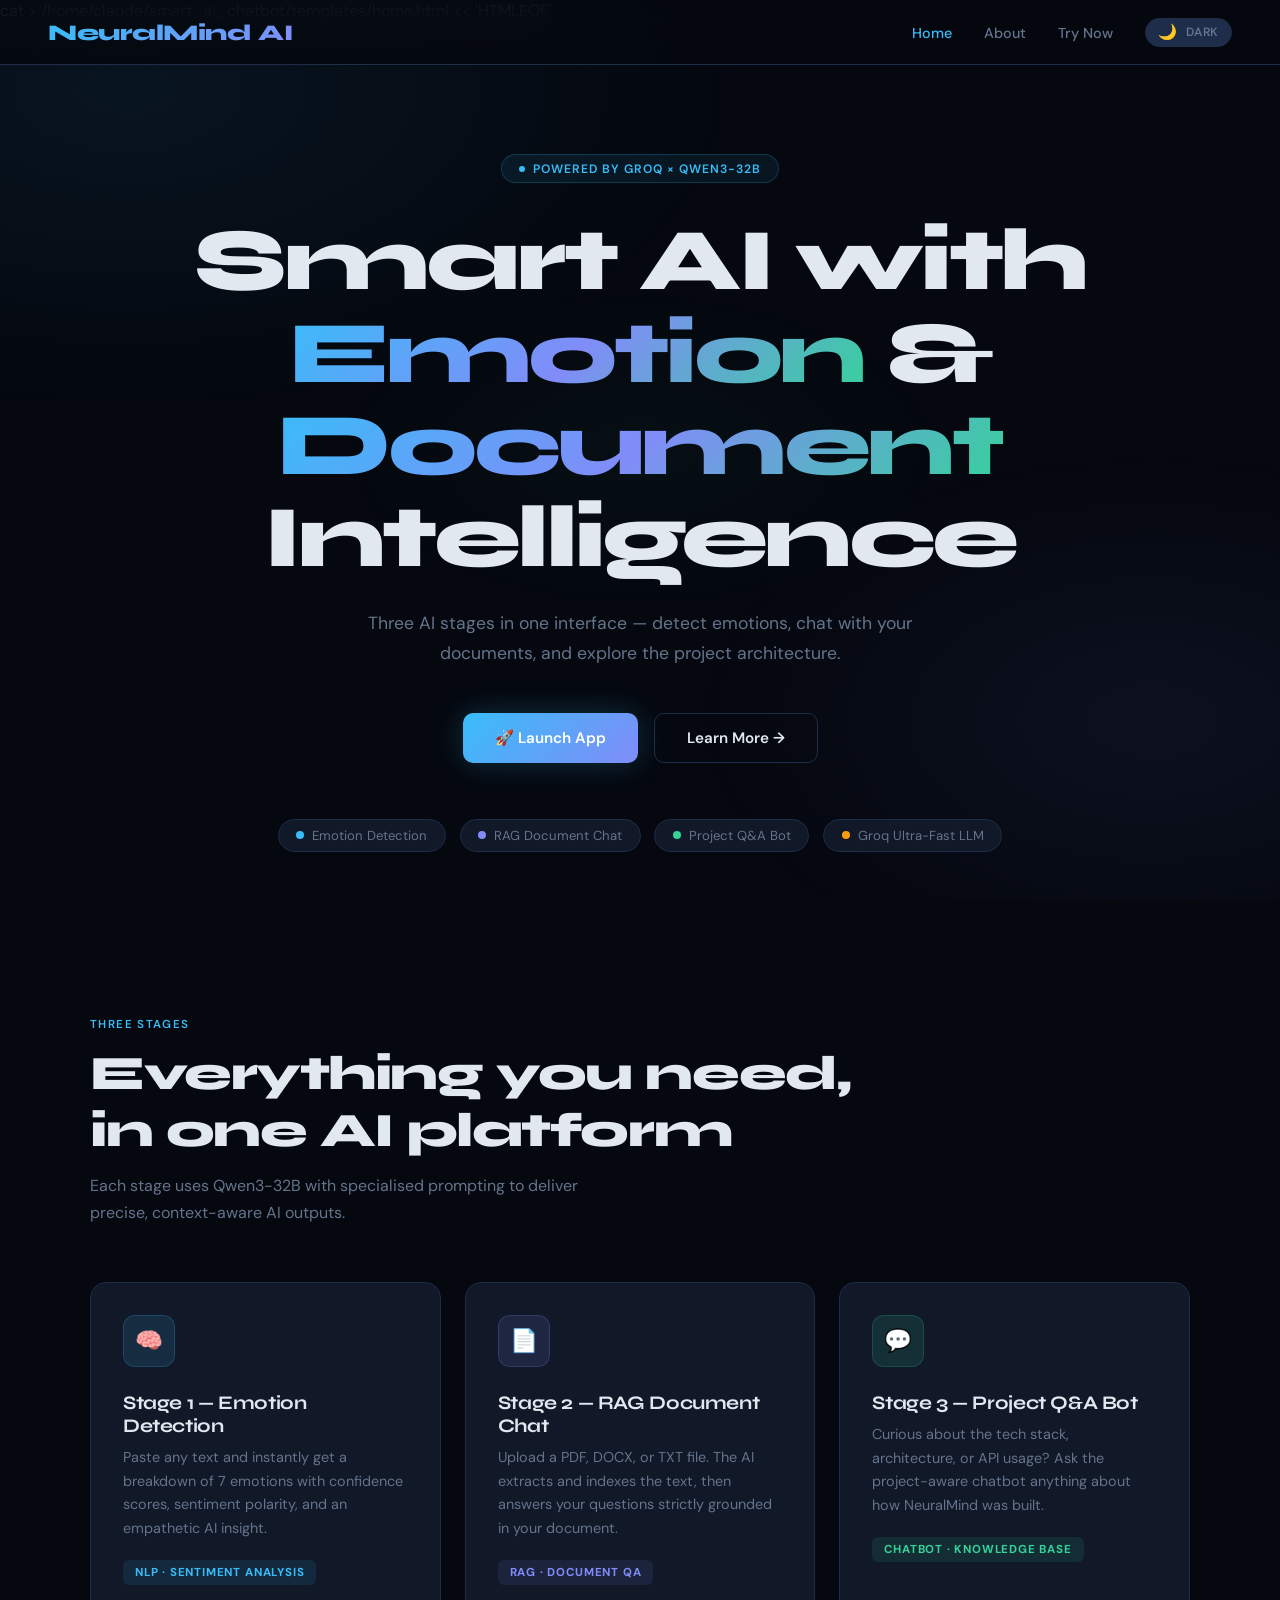
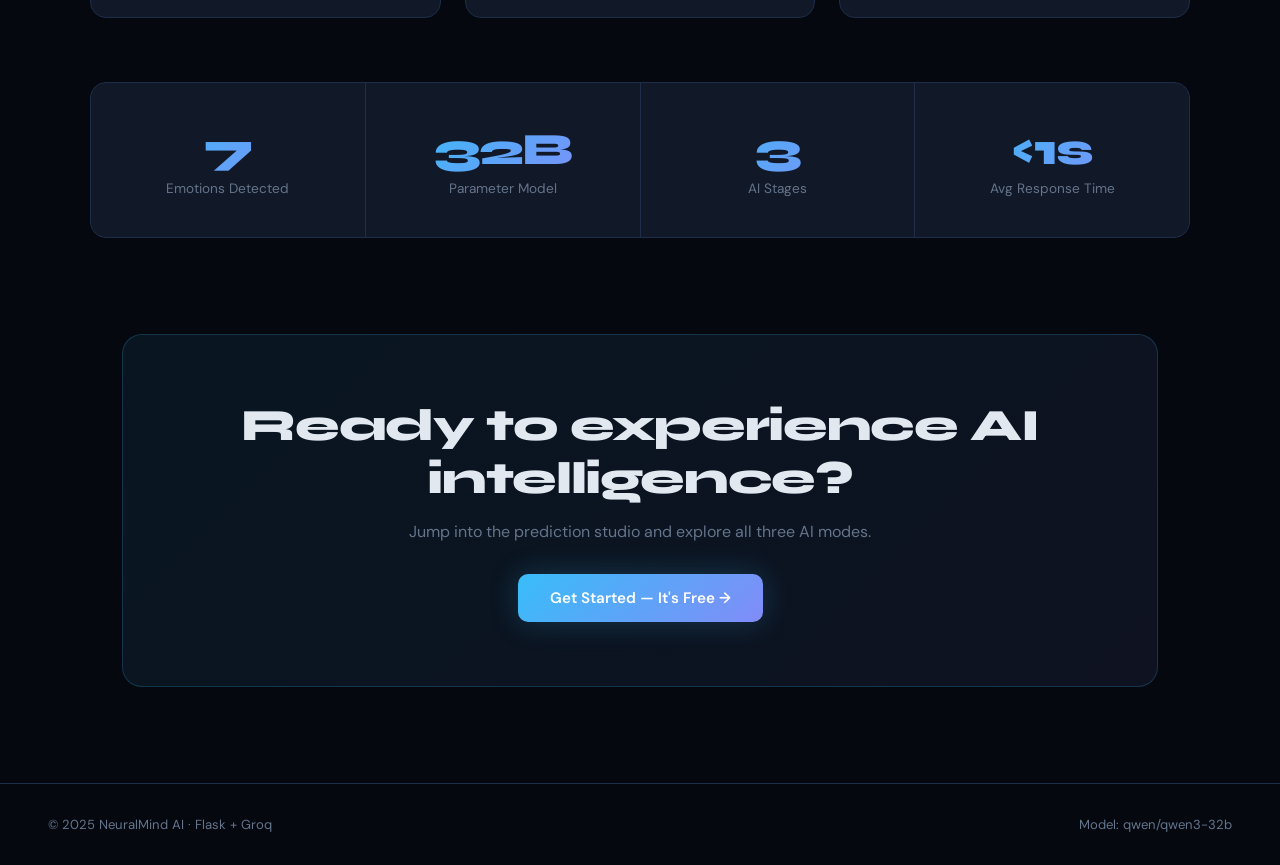
==== templates/index.html @ c6c5e67f "Initial commit" ====
cat > /home/claude/smart_ai_chatbot/templates/home.html << 'HTMLEOF'
<!DOCTYPE html>
<html lang="en" data-theme="dark">
<head>
<meta charset="UTF-8"/>
<meta name="viewport" content="width=device-width,initial-scale=1.0"/>
<title>NeuralMind AI — Home</title>
<link href="https://fonts.googleapis.com/css2?family=Syne:wght@400;600;700;800&family=DM+Sans:ital,wght@0,300;0,400;0,500;1,300&display=swap" rel="stylesheet"/>
<style>
/* ═══════════════════════════════════════════════════════
   THEME TOKENS
═══════════════════════════════════════════════════════ */
:root,[data-theme="dark"]{
  --bg:#05080f; --surface:#0d1220; --card:#111827; --card2:#0f172a;
  --border:#1e2d4a; --border2:#253554;
  --accent:#38bdf8; --accent2:#818cf8; --accent3:#34d399; --warn:#f59e0b;
  --text:#e2e8f0; --muted:#64748b; --muted2:#475569;
  --nav-bg:rgba(5,8,15,.88); --shadow:rgba(0,0,0,.45);
  --toggle-track:#1e2d4a; --toggle-thumb:#38bdf8;
}
[data-theme="light"]{
  --bg:#f0f4ff; --surface:#ffffff; --card:#ffffff; --card2:#f8faff;
  --border:#dde4f0; --border2:#c8d4eb;
  --accent:#0284c7; --accent2:#6366f1; --accent3:#059669; --warn:#d97706;
  --text:#0f172a; --muted:#64748b; --muted2:#94a3b8;
  --nav-bg:rgba(240,244,255,.92); --shadow:rgba(0,0,0,.12);
  --toggle-track:#dde4f0; --toggle-thumb:#6366f1;
}

/* ═══════════════════════════════════════════════════════
   BASE
═══════════════════════════════════════════════════════ */
*{margin:0;padding:0;box-sizing:border-box}
html{scroll-behavior:smooth}
body{
  background:var(--bg);color:var(--text);
  font-family:'DM Sans',sans-serif;min-height:100vh;overflow-x:hidden;
  transition:background .35s,color .35s;
}

/* animated BG blobs — dark only */
body::before{
  content:'';position:fixed;inset:0;pointer-events:none;z-index:0;
  background:
    radial-gradient(ellipse 80% 60% at 10% 10%,rgba(56,189,248,.07) 0%,transparent 60%),
    radial-gradient(ellipse 60% 50% at 90% 80%,rgba(129,140,248,.07) 0%,transparent 60%),
    radial-gradient(ellipse 40% 30% at 50% 50%,rgba(52,211,153,.04) 0%,transparent 60%);
  transition:opacity .35s;
}
[data-theme="light"] body::before{opacity:.4}

/* ═══════════════════════════════════════════════════════
   NAV
═══════════════════════════════════════════════════════ */
nav{
  position:fixed;top:0;left:0;right:0;z-index:100;
  display:flex;align-items:center;justify-content:space-between;
  padding:1.1rem 3rem;
  background:var(--nav-bg);
  backdrop-filter:blur(20px);
  border-bottom:1px solid var(--border);
  transition:background .35s,border-color .35s;
}
.nav-logo{
  font-family:'Syne',sans-serif;font-weight:800;font-size:1.4rem;
  background:linear-gradient(135deg,var(--accent),var(--accent2));
  -webkit-background-clip:text;-webkit-text-fill-color:transparent;
  letter-spacing:-.02em;text-decoration:none;
}
.nav-right{display:flex;align-items:center;gap:2rem}
.nav-links{display:flex;gap:2rem;list-style:none}
.nav-links a{
  color:var(--muted);text-decoration:none;font-size:.9rem;font-weight:500;
  transition:color .2s;
}
.nav-links a:hover,.nav-links a.active{color:var(--accent)}

/* ─── Theme Toggle ─── */
.theme-toggle{
  display:flex;align-items:center;gap:.6rem;cursor:pointer;
  background:var(--toggle-track);border:1px solid var(--border);
  border-radius:100px;padding:.35rem .75rem;
  transition:background .35s,border-color .35s;
  user-select:none;
}
.toggle-icon{font-size:.95rem;line-height:1;transition:transform .3s}
.toggle-label{
  font-size:.75rem;font-weight:600;letter-spacing:.06em;text-transform:uppercase;
  color:var(--muted);transition:color .3s;white-space:nowrap;
}
.theme-toggle:hover .toggle-label{color:var(--text)}
[data-theme="light"] .toggle-icon{transform:rotate(180deg)}

/* ═══════════════════════════════════════════════════════
   HERO
═══════════════════════════════════════════════════════ */
.hero{
  position:relative;z-index:1;
  min-height:100vh;display:flex;flex-direction:column;
  align-items:center;justify-content:center;
  text-align:center;padding:8rem 2rem 4rem;
}
.hero-eyebrow{
  display:inline-flex;align-items:center;gap:.5rem;
  background:rgba(56,189,248,.08);border:1px solid rgba(56,189,248,.2);
  border-radius:100px;padding:.35rem 1.1rem;
  font-size:.76rem;font-weight:600;color:var(--accent);
  letter-spacing:.08em;text-transform:uppercase;margin-bottom:2rem;
  animation:fadeDown .5s ease both;
}
[data-theme="light"] .hero-eyebrow{background:rgba(2,132,199,.1);border-color:rgba(2,132,199,.25)}
.blink{width:6px;height:6px;border-radius:50%;background:var(--accent);animation:pulse 1.5s infinite}

.hero h1{
  font-family:'Syne',sans-serif;font-weight:800;
  font-size:clamp(2.8rem,7vw,5.5rem);line-height:1.05;letter-spacing:-.04em;
  animation:fadeDown .5s .08s ease both;
}
.hero h1 em{
  font-style:normal;
  background:linear-gradient(135deg,var(--accent) 0%,var(--accent2) 50%,var(--accent3) 100%);
  -webkit-background-clip:text;-webkit-text-fill-color:transparent;
}
.hero-sub{
  max-width:560px;margin:1.5rem auto 0;
  color:var(--muted);font-size:1.1rem;line-height:1.7;
  animation:fadeDown .5s .16s ease both;
}
.hero-cta{
  margin-top:2.8rem;display:flex;gap:1rem;flex-wrap:wrap;justify-content:center;
  animation:fadeDown .5s .24s ease both;
}
.btn{
  display:inline-flex;align-items:center;gap:.5rem;
  padding:.85rem 2rem;border-radius:10px;font-size:.95rem;font-weight:600;
  cursor:pointer;border:none;text-decoration:none;font-family:'DM Sans',sans-serif;
  transition:all .22s;
}
.btn-primary{
  background:linear-gradient(135deg,var(--accent),var(--accent2));
  color:#fff;box-shadow:0 0 30px rgba(56,189,248,.22);
}
[data-theme="light"] .btn-primary{color:#05080f}
.btn-primary:hover{transform:translateY(-2px);box-shadow:0 8px 40px rgba(56,189,248,.38)}
.btn-outline{
  background:transparent;color:var(--text);
  border:1px solid var(--border);
}
.btn-outline:hover{border-color:var(--accent);color:var(--accent);transform:translateY(-2px)}

.badge-grid{
  margin-top:3.5rem;display:flex;flex-wrap:wrap;gap:.85rem;justify-content:center;
  animation:fadeDown .5s .32s ease both;
}
.badge{
  display:inline-flex;align-items:center;gap:.5rem;
  background:var(--card);border:1px solid var(--border);
  border-radius:100px;padding:.45rem 1.1rem;font-size:.82rem;color:var(--muted);
  transition:background .35s,border-color .35s;
}
.dot{width:8px;height:8px;border-radius:50%;flex-shrink:0}

/* ═══════════════════════════════════════════════════════
   SECTION
═══════════════════════════════════════════════════════ */
.section{position:relative;z-index:1;padding:6rem 2rem}
.inner{max-width:1100px;margin:0 auto}
.section-label{
  font-size:.72rem;letter-spacing:.12em;text-transform:uppercase;
  color:var(--accent);font-weight:600;margin-bottom:.8rem;
}
.section-title{
  font-family:'Syne',sans-serif;font-weight:800;
  font-size:clamp(2rem,4vw,3rem);letter-spacing:-.03em;margin-bottom:.8rem;
}
.section-sub{color:var(--muted);font-size:1rem;max-width:500px;line-height:1.7}

/* ═══════════════════════════════════════════════════════
   CARDS
═══════════════════════════════════════════════════════ */
.cards{display:grid;grid-template-columns:repeat(auto-fit,minmax(300px,1fr));gap:1.5rem;margin-top:3.5rem}
.card{
  background:var(--card);border:1px solid var(--border);
  border-radius:16px;padding:2rem;transition:all .28s;position:relative;overflow:hidden;
}
.card::before{
  content:'';position:absolute;inset:0;
  background:linear-gradient(135deg,transparent 50%,rgba(56,189,248,.04));
  opacity:0;transition:opacity .28s;
}
.card:hover{border-color:rgba(56,189,248,.35);transform:translateY(-4px);
  box-shadow:0 20px 60px var(--shadow)}
.card:hover::before{opacity:1}
.card-icon{
  width:52px;height:52px;border-radius:12px;
  display:flex;align-items:center;justify-content:center;
  font-size:1.4rem;margin-bottom:1.5rem;
}
.ci-blue  {background:rgba(56,189,248,.12);border:1px solid rgba(56,189,248,.2)}
.ci-purple{background:rgba(129,140,248,.12);border:1px solid rgba(129,140,248,.2)}
.ci-green {background:rgba(52,211,153,.12);border:1px solid rgba(52,211,153,.2)}
.card h3{font-family:'Syne',sans-serif;font-weight:700;font-size:1.2rem;margin-bottom:.55rem;letter-spacing:-.02em}
.card p{color:var(--muted);font-size:.9rem;line-height:1.65}
.card-tag{
  display:inline-block;margin-top:1.2rem;
  font-size:.72rem;letter-spacing:.07em;text-transform:uppercase;
  padding:.3rem .75rem;border-radius:6px;font-weight:700;
}
.tag-blue  {background:rgba(56,189,248,.1);color:var(--accent)}
.tag-purple{background:rgba(129,140,248,.1);color:var(--accent2)}
.tag-green {background:rgba(52,211,153,.1);color:var(--accent3)}

/* ═══════════════════════════════════════════════════════
   STATS
═══════════════════════════════════════════════════════ */
.stats{
  display:grid;grid-template-columns:repeat(auto-fit,minmax(180px,1fr));
  gap:1px;background:var(--border);
  border:1px solid var(--border);border-radius:16px;overflow:hidden;margin-top:4rem;
}
.stat{background:var(--card);padding:2.5rem 2rem;text-align:center;transition:background .35s}
.stat-num{
  font-family:'Syne',sans-serif;font-weight:800;font-size:2.8rem;
  background:linear-gradient(135deg,var(--accent),var(--accent2));
  -webkit-background-clip:text;-webkit-text-fill-color:transparent;letter-spacing:-.04em;
}
.stat-label{color:var(--muted);font-size:.85rem;margin-top:.3rem}

/* ═══════════════════════════════════════════════════════
   CTA BAND
═══════════════════════════════════════════════════════ */
.cta-band{
  position:relative;z-index:1;margin:0 auto 6rem;max-width:1100px;padding:0 2rem;
}
.cta-inner{
  background:linear-gradient(135deg,rgba(56,189,248,.08),rgba(129,140,248,.08));
  border:1px solid rgba(56,189,248,.2);border-radius:20px;
  padding:4rem 3rem;text-align:center;overflow:hidden;position:relative;
  transition:background .35s,border-color .35s;
}
[data-theme="light"] .cta-inner{
  background:linear-gradient(135deg,rgba(2,132,199,.06),rgba(99,102,241,.06));
  border-color:rgba(2,132,199,.2);
}
.cta-inner h2{
  font-family:'Syne',sans-serif;font-weight:800;
  font-size:clamp(1.8rem,3.5vw,2.8rem);letter-spacing:-.03em;margin-bottom:1rem;
}
.cta-inner p{color:var(--muted);margin-bottom:2rem}

/* ═══════════════════════════════════════════════════════
   FOOTER
═══════════════════════════════════════════════════════ */
footer{
  position:relative;z-index:1;border-top:1px solid var(--border);
  padding:2rem 3rem;display:flex;justify-content:space-between;align-items:center;
  color:var(--muted);font-size:.82rem;transition:border-color .35s;
}

/* ═══════════════════════════════════════════════════════
   ANIMATIONS
═══════════════════════════════════════════════════════ */
@keyframes fadeDown{from{opacity:0;transform:translateY(-14px)}to{opacity:1;transform:none}}
@keyframes pulse{0%,100%{opacity:1}50%{opacity:.35}}
</style>
</head>
<body>

<!-- NAV -->
<nav>
  <a href="/" class="nav-logo">NeuralMind AI</a>
  <div class="nav-right">
    <ul class="nav-links">
      <li><a href="/" class="active">Home</a></li>
      <li><a href="/about">About</a></li>
      <li><a href="/prediction">Try Now</a></li>
    </ul>
    <!-- THEME TOGGLE -->
    <div class="theme-toggle" onclick="toggleTheme()" title="Switch theme">
      <span class="toggle-icon" id="toggle-icon">🌙</span>
      <span class="toggle-label" id="toggle-label">Dark</span>
    </div>
  </div>
</nav>

<!-- HERO -->
<section class="hero">
  <div class="hero-eyebrow"><span class="blink"></span>Powered by Groq × Qwen3-32B</div>
  <h1>Smart AI with<br/><em>Emotion</em> &amp; <em>Document</em><br/>Intelligence</h1>
  <p class="hero-sub">Three AI stages in one interface — detect emotions, chat with your documents, and explore the project architecture.</p>
  <div class="hero-cta">
    <a href="/prediction" class="btn btn-primary">🚀 Launch App</a>
    <a href="/about" class="btn btn-outline">Learn More →</a>
  </div>
  <div class="badge-grid">
    <span class="badge"><span class="dot" style="background:#38bdf8"></span>Emotion Detection</span>
    <span class="badge"><span class="dot" style="background:#818cf8"></span>RAG Document Chat</span>
    <span class="badge"><span class="dot" style="background:#34d399"></span>Project Q&amp;A Bot</span>
    <span class="badge"><span class="dot" style="background:#f59e0b"></span>Groq Ultra-Fast LLM</span>
  </div>
</section>

<!-- FEATURES -->
<section class="section">
  <div class="inner">
    <p class="section-label">Three Stages</p>
    <h2 class="section-title">Everything you need,<br/>in one AI platform</h2>
    <p class="section-sub">Each stage uses Qwen3-32B with specialised prompting to deliver precise, context-aware AI outputs.</p>
    <div class="cards">
      <div class="card">
        <div class="card-icon ci-blue">🧠</div>
        <h3>Stage 1 — Emotion Detection</h3>
        <p>Paste any text and instantly get a breakdown of 7 emotions with confidence scores, sentiment polarity, and an empathetic AI insight.</p>
        <span class="card-tag tag-blue">NLP · Sentiment Analysis</span>
      </div>
      <div class="card">
        <div class="card-icon ci-purple">📄</div>
        <h3>Stage 2 — RAG Document Chat</h3>
        <p>Upload a PDF, DOCX, or TXT file. The AI extracts and indexes the text, then answers your questions strictly grounded in your document.</p>
        <span class="card-tag tag-purple">RAG · Document QA</span>
      </div>
      <div class="card">
        <div class="card-icon ci-green">💬</div>
        <h3>Stage 3 — Project Q&amp;A Bot</h3>
        <p>Curious about the tech stack, architecture, or API usage? Ask the project-aware chatbot anything about how NeuralMind was built.</p>
        <span class="card-tag tag-green">Chatbot · Knowledge Base</span>
      </div>
    </div>
    <div class="stats">
      <div class="stat"><div class="stat-num">7</div><div class="stat-label">Emotions Detected</div></div>
      <div class="stat"><div class="stat-num">32B</div><div class="stat-label">Parameter Model</div></div>
      <div class="stat"><div class="stat-num">3</div><div class="stat-label">AI Stages</div></div>
      <div class="stat"><div class="stat-num">&lt;1s</div><div class="stat-label">Avg Response Time</div></div>
    </div>
  </div>
</section>

<!-- CTA -->
<div class="cta-band">
  <div class="cta-inner">
    <h2>Ready to experience AI intelligence?</h2>
    <p>Jump into the prediction studio and explore all three AI modes.</p>
    <a href="/prediction" class="btn btn-primary">Get Started — It's Free →</a>
  </div>
</div>

<footer>
  <span>© 2025 NeuralMind AI · Flask + Groq</span>
  <span>Model: qwen/qwen3-32b</span>
</footer>

<script>
// ── Theme toggle (shared across all pages via localStorage) ──────────────────
function applyTheme(t){
  document.documentElement.setAttribute('data-theme',t);
  localStorage.setItem('nm-theme',t);
  const icon  = document.getElementById('toggle-icon');
  const label = document.getElementById('toggle-label');
  if(icon){
    icon.textContent  = t==='light' ? '☀️' : '🌙';
    label.textContent = t==='light' ? 'Light' : 'Dark';
  }
}
function toggleTheme(){
  const cur = document.documentElement.getAttribute('data-theme') || 'dark';
  applyTheme(cur==='dark' ? 'light' : 'dark');
}
// Load saved preference on page ready
(function(){
  const saved = localStorage.getItem('nm-theme') || 'dark';
  applyTheme(saved);
})();
</script>
</body>
</html>
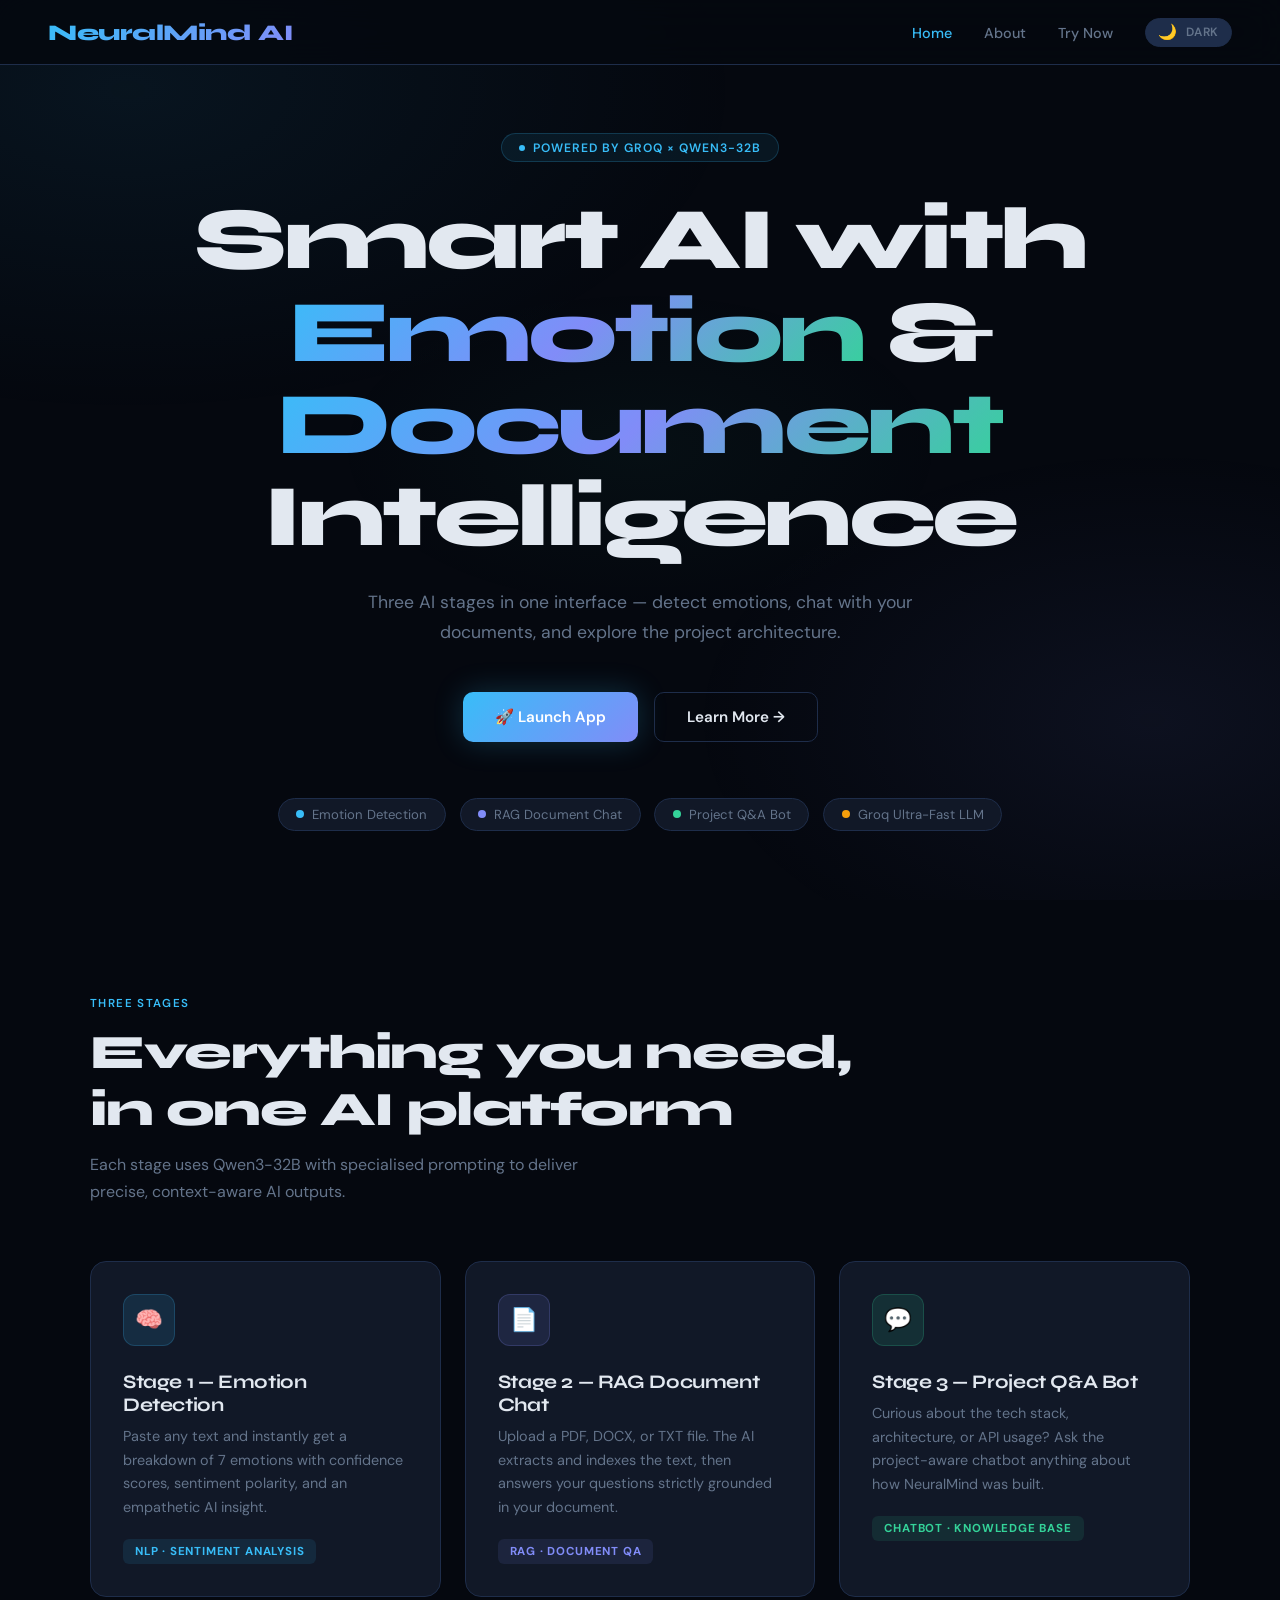
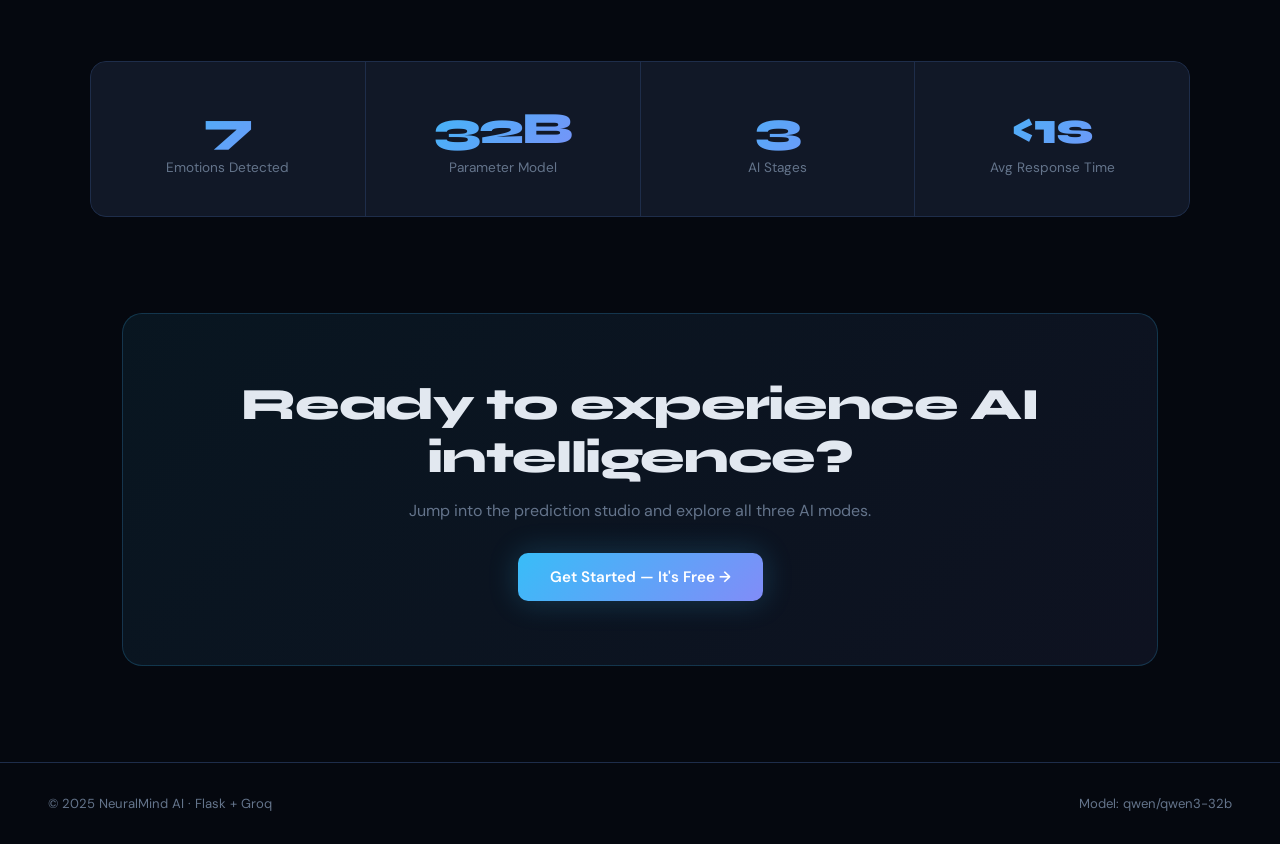
==== commit e13e4711: "Added responsive CSS for mobile and tablet support" ====
--- a/templates/index.html
+++ b/templates/index.html
@@ -1,10 +1,11 @@
-cat > /home/claude/smart_ai_chatbot/templates/home.html << 'HTMLEOF'
+
 <!DOCTYPE html>
 <html lang="en" data-theme="dark">
 <head>
 <meta charset="UTF-8"/>
 <meta name="viewport" content="width=device-width,initial-scale=1.0"/>
 <title>NeuralMind AI — Home</title>
+<link rel="stylesheet" href="{{ url_for('static', filename='css/responsive.css') }}">
 <link href="https://fonts.googleapis.com/css2?family=Syne:wght@400;600;700;800&family=DM+Sans:ital,wght@0,300;0,400;0,500;1,300&display=swap" rel="stylesheet"/>
 <style>
 /* ═══════════════════════════════════════════════════════
